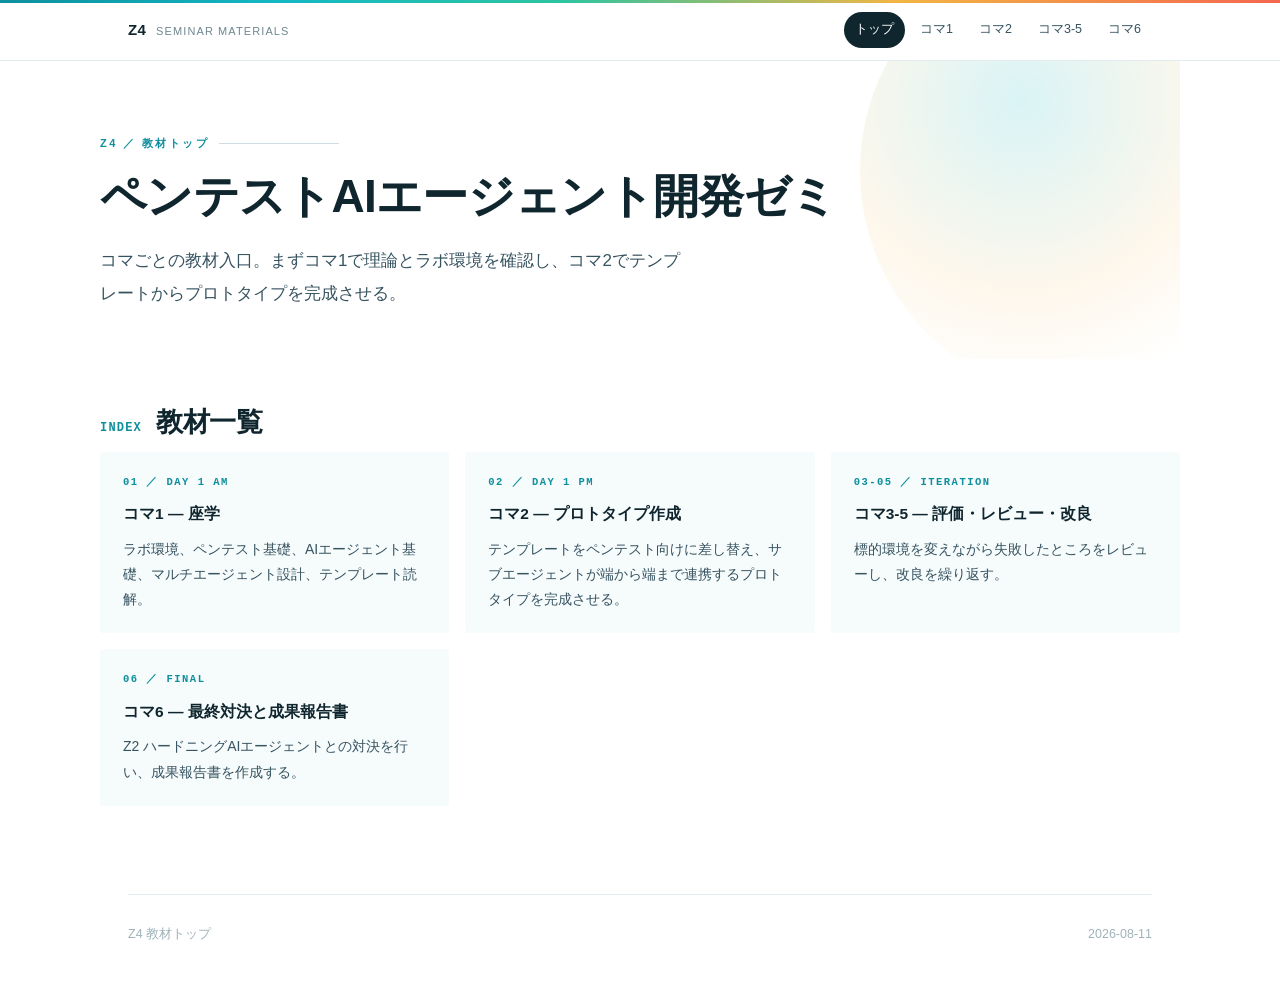
==== index.html @ 87be482a "Initial import" ====
<!DOCTYPE html>
<html lang="ja">
<head>
<meta charset="utf-8">
<meta name="viewport" content="width=device-width, initial-scale=1">
<title>Z4 教材トップ</title>
<link rel="stylesheet" href="01/assets/style.css">
<link rel="icon" href="data:image/svg+xml,<svg xmlns='http://www.w3.org/2000/svg' viewBox='0 0 32 32'><text y='26' font-size='26'>🌊</text></svg>">
</head>
<body>

<header class="topbar">
  <div class="topbar-inner">
    <a class="brand" href="index.html"><b>Z4</b><span>SEMINAR MATERIALS</span></a>
    <nav class="topnav">
      <a href="index.html" class="is-current">トップ</a>
      <a href="01/index.html">コマ1</a>
      <a href="02/index.html">コマ2</a>
      <a href="03-05/index.html">コマ3-5</a>
      <a href="06/index.html">コマ6</a>
    </nav>
  </div>
  <div class="readbar"></div>
</header>

<main>
  <div class="hero wrap">
    <p class="eyebrow">Z4 ／ 教材トップ</p>
    <h1>ペンテストAIエージェント開発ゼミ</h1>
    <p class="lede">
      コマごとの教材入口。まずコマ1で理論とラボ環境を確認し、コマ2でテンプレートからプロトタイプを完成させる。
    </p>
  </div>

  <section class="blk wrap rv">
    <h2><span class="num">INDEX</span>教材一覧</h2>
    <div class="grid g3">
      <a class="card tint" href="01/index.html" style="text-decoration:none;color:inherit">
        <span class="k">01 ／ DAY 1 AM</span>
        <h4>コマ1 — 座学</h4>
        <p>ラボ環境、ペンテスト基礎、AIエージェント基礎、マルチエージェント設計、テンプレート読解。</p>
      </a>
      <a class="card tint" href="02/index.html" style="text-decoration:none;color:inherit">
        <span class="k">02 ／ DAY 1 PM</span>
        <h4>コマ2 — プロトタイプ作成</h4>
        <p>テンプレートをペンテスト向けに差し替え、サブエージェントが端から端まで連携するプロトタイプを完成させる。</p>
      </a>
      <a class="card tint" href="03-05/index.html" style="text-decoration:none;color:inherit">
        <span class="k">03-05 ／ ITERATION</span>
        <h4>コマ3-5 — 評価・レビュー・改良</h4>
        <p>標的環境を変えながら失敗したところをレビューし、改良を繰り返す。</p>
      </a>
      <a class="card tint" href="06/index.html" style="text-decoration:none;color:inherit">
        <span class="k">06 ／ FINAL</span>
        <h4>コマ6 — 最終対決と成果報告書</h4>
        <p>Z2 ハードニングAIエージェントとの対決を行い、成果報告書を作成する。</p>
      </a>
    </div>
  </section>

  <div class="wrap">
    <footer class="foot">
      <span>Z4 教材トップ</span>
      <span>2026-08-11</span>
    </footer>
  </div>
</main>

<script src="01/assets/app.js"></script>
</body>
</html>
---- 01/assets/style.css ----
/* =========================================================
   Z4 コマ1 座学資料 — 共通スタイル
   白ベース / 夏の色（海・空・砂・珊瑚） / シンプルで洗練
   ========================================================= */

:root {
  /* --- 夏のパレット --- */
  --sea:      #0e8f9e;   /* 深い海 */
  --sea-2:    #14b8c4;   /* 浅瀬 */
  --sky:      #3aa9e0;   /* 空 */
  --mint:     #2ec4a0;   /* 波間 */
  --sand:     #f2b544;   /* 砂 */
  --coral:    #f4674f;   /* 珊瑚 */
  --shell:    #f7936a;   /* 貝 */

  /* --- インク --- */
  --ink:      #10262e;
  --ink-2:    #365360;
  --ink-3:    #6f8791;
  --ink-4:    #9fb2ba;

  /* --- 面 --- */
  --paper:    #ffffff;
  --paper-2:  #f6fbfc;
  --paper-3:  #fdf8f1;
  --line:     #e2ecef;
  --line-2:   #cddde2;

  --mono: "SFMono-Regular", "JetBrains Mono", Consolas, "Roboto Mono", "Noto Sans Mono", monospace;
  --sans: -apple-system, BlinkMacSystemFont, "Hiragino Sans", "Noto Sans JP",
          "Yu Gothic UI", "Segoe UI", Meiryo, sans-serif;

  --w: 1080px;
  --radius: 3px;
}

* { box-sizing: border-box; }

html { scroll-behavior: smooth; scroll-padding-top: 88px; }

body {
  margin: 0;
  background: var(--paper);
  color: var(--ink);
  font-family: var(--sans);
  font-size: 16px;
  line-height: 1.85;
  font-feature-settings: "palt" 1;
  -webkit-font-smoothing: antialiased;
  text-rendering: optimizeLegibility;
}

/* 上端の夏グラデーション */
body::before {
  content: "";
  position: fixed;
  inset: 0 0 auto 0;
  height: 3px;
  background: linear-gradient(90deg, var(--sea) 0%, var(--sea-2) 22%, var(--mint) 44%, var(--sand) 70%, var(--coral) 100%);
  z-index: 200;
}

/* =========================================================
   ヘッダ
   ========================================================= */
.topbar {
  position: sticky; top: 0; z-index: 150;
  background: rgba(255,255,255,.86);
  backdrop-filter: blur(14px) saturate(1.4);
  -webkit-backdrop-filter: blur(14px) saturate(1.4);
  border-bottom: 1px solid var(--line);
}
.topbar-inner {
  max-width: var(--w); margin: 0 auto; padding: 0 28px;
  height: 60px; display: flex; align-items: center; gap: 18px;
}
.brand {
  display: flex; align-items: baseline; gap: 10px;
  text-decoration: none; color: var(--ink); white-space: nowrap;
}
.brand b { font-size: 15px; letter-spacing: .02em; font-weight: 700; }
.brand span { font-size: 11px; color: var(--ink-3); letter-spacing: .1em; }

.topnav { margin-left: auto; display: flex; gap: 4px; align-items: center; }
.topnav a {
  font-size: 12.5px; color: var(--ink-2); text-decoration: none;
  padding: 6px 11px; border-radius: 999px; white-space: nowrap;
  transition: background .18s, color .18s;
}
.topnav a:hover { background: var(--paper-2); color: var(--sea); }
.topnav a.is-current { background: var(--ink); color: #fff; }

.readbar {
  position: absolute; left: 0; bottom: -1px; height: 2px; width: 0;
  background: linear-gradient(90deg, var(--sea-2), var(--mint), var(--sand));
  transition: width .1s linear;
}

/* =========================================================
   レイアウト
   ========================================================= */
.wrap { max-width: var(--w); margin: 0 auto; padding: 0 28px; }
.narrow { max-width: 800px; }

section.blk { padding: 64px 0 8px; }
section.blk:first-of-type { padding-top: 44px; }

/* =========================================================
   ヒーロー
   ========================================================= */
.hero { padding: 72px 0 40px; position: relative; overflow: hidden; }
.hero::after {
  content: ""; position: absolute; right: -140px; top: -120px;
  width: 460px; height: 460px; border-radius: 50%;
  background: radial-gradient(circle at 35% 35%, rgba(20,184,196,.16), rgba(242,181,68,.10) 45%, transparent 70%);
  pointer-events: none;
}
.eyebrow {
  font-size: 11px; letter-spacing: .22em; font-weight: 700;
  color: var(--sea); text-transform: uppercase; margin: 0 0 14px;
  display: flex; align-items: center; gap: 10px;
}
.eyebrow::after { content: ""; height: 1px; flex: 1; max-width: 120px; background: var(--line-2); }

h1 {
  font-size: clamp(30px, 4.6vw, 46px); line-height: 1.28;
  letter-spacing: -.015em; margin: 0 0 18px; font-weight: 800;
}
.lede {
  font-size: 17px; line-height: 1.95; color: var(--ink-2);
  max-width: 62ch; margin: 0 0 8px;
}

/* =========================================================
   見出し
   ========================================================= */
h2 {
  font-size: clamp(21px, 2.6vw, 27px); line-height: 1.45; font-weight: 800;
  letter-spacing: -.01em; margin: 0 0 10px;
  display: flex; align-items: baseline; gap: 14px;
}
h2 .num {
  font-family: var(--mono); font-size: 12px; font-weight: 700;
  color: var(--sea); letter-spacing: .1em; flex: none;
  padding-top: 2px;
}
h3 {
  font-size: 17px; font-weight: 700; margin: 40px 0 10px;
  padding-left: 12px; border-left: 3px solid var(--sea-2);
  line-height: 1.6;
}
h4 { font-size: 14.5px; font-weight: 700; margin: 26px 0 6px; color: var(--ink); }

p { margin: 0 0 16px; }
.sec-lede { color: var(--ink-2); max-width: 68ch; margin-bottom: 26px; }

a { color: var(--sea); }
strong { font-weight: 700; }
mark {
  background: linear-gradient(transparent 58%, rgba(242,181,68,.42) 58%);
  color: inherit; padding: 0 1px;
}
hr.rule { border: 0; height: 1px; background: var(--line); margin: 56px 0; }

ul, ol { margin: 0 0 16px; padding-left: 1.4em; }
li { margin-bottom: 7px; }
li::marker { color: var(--sea-2); }

/* =========================================================
   カード / グリッド
   ========================================================= */
.grid { display: grid; gap: 16px; }
.g2 { grid-template-columns: repeat(2, 1fr); }
.g3 { grid-template-columns: repeat(3, 1fr); }
.g4 { grid-template-columns: repeat(4, 1fr); }
@media (max-width: 860px) { .g2, .g3, .g4 { grid-template-columns: 1fr; } }

.card {
  border: 1px solid var(--line); border-radius: var(--radius);
  padding: 20px 22px; background: var(--paper);
  transition: border-color .2s, transform .2s, box-shadow .2s;
}
.card:hover { border-color: var(--line-2); }
.card .k {
  font-family: var(--mono); font-size: 10.5px; letter-spacing: .14em;
  color: var(--sea); font-weight: 700; display: block; margin-bottom: 8px;
}
.card h4 { margin: 0 0 8px; font-size: 15.5px; }
.card p:last-child { margin-bottom: 0; }
.card p { font-size: 14px; color: var(--ink-2); line-height: 1.8; }

.card.tint  { background: var(--paper-2); border-color: transparent; }
.card.tint2 { background: var(--paper-3); border-color: transparent; }

/* =========================================================
   コールアウト
   ========================================================= */
.note {
  border-left: 3px solid var(--sea-2); background: var(--paper-2);
  padding: 16px 20px; margin: 24px 0; border-radius: 0 var(--radius) var(--radius) 0;
  font-size: 14.5px; color: var(--ink-2);
}
.note.warn  { border-color: var(--coral); background: #fff6f3; }
.note.key   { border-color: var(--sand);  background: var(--paper-3); }
.note b, .note strong { color: var(--ink); }
.note .lbl {
  display: block; font-size: 10.5px; letter-spacing: .16em; font-weight: 700;
  color: var(--sea); margin-bottom: 6px; font-family: var(--mono);
}
.note.warn .lbl { color: var(--coral); }
.note.key  .lbl { color: #b8801a; }
.note p:last-child { margin-bottom: 0; }

/* =========================================================
   図版
   ========================================================= */
figure.fig { margin: 30px 0; }
figure.fig .fig-body {
  border: 1px solid var(--line); border-radius: var(--radius);
  background: var(--paper); padding: 26px 22px; overflow-x: auto;
}
figure.fig figcaption {
  font-size: 12.5px; color: var(--ink-3); margin-top: 10px;
  padding-left: 2px; line-height: 1.75;
}
figure.fig figcaption b { color: var(--ink-2); font-weight: 700; }
.fig-body svg { display: block; max-width: 100%; height: auto; margin: 0 auto; }
.mermaid { display: flex; justify-content: center; min-height: 40px; }
.mermaid svg { max-width: 100%; height: auto; }

/* =========================================================
   テーブル
   ========================================================= */
.tbl-wrap { overflow-x: auto; margin: 24px 0; }
table {
  width: 100%; border-collapse: collapse; font-size: 14px;
  border-top: 2px solid var(--ink);
}
th, td {
  text-align: left; padding: 11px 14px;
  border-bottom: 1px solid var(--line); vertical-align: top; line-height: 1.75;
}
th { font-weight: 700; font-size: 12.5px; letter-spacing: .04em; color: var(--ink); white-space: nowrap; }
td { color: var(--ink-2); }
tbody tr:hover { background: var(--paper-2); }
td code, th code { white-space: nowrap; }

/* =========================================================
   コード
   ========================================================= */
code {
  font-family: var(--mono); font-size: .88em;
  background: var(--paper-2); border: 1px solid var(--line);
  padding: 1px 5px; border-radius: 2px; color: #0a6f7c;
}
pre {
  margin: 20px 0; padding: 20px 22px; overflow-x: auto;
  background: #0f2730; border-radius: var(--radius);
  font-family: var(--mono); font-size: 13px; line-height: 1.75;
  color: #d5e6ea;
}
pre code { background: none; border: 0; padding: 0; color: inherit; font-size: inherit; }
.c-kw { color: #7fd8e8; }        /* キーワード */
.c-fn { color: #ffd479; }        /* 関数名 */
.c-st { color: #9fe0a8; }        /* 文字列 */
.c-cm { color: #6d8b95; font-style: italic; }  /* コメント */
.c-ty { color: #f6a58c; }        /* 型 */
.c-de { color: #d3a6ff; }        /* デコレータ */
.code-cap {
  font-family: var(--mono); font-size: 11px; letter-spacing: .1em;
  color: var(--ink-3); margin: 22px 0 -12px; display: block;
}

/* =========================================================
   インタラクティブ部品
   ========================================================= */
.demo {
  border: 1px solid var(--line-2); border-radius: var(--radius);
  margin: 30px 0; overflow: hidden; background: var(--paper);
}
.demo-head {
  display: flex; align-items: center; gap: 12px; flex-wrap: wrap;
  padding: 12px 18px; border-bottom: 1px solid var(--line);
  background: var(--paper-2);
}
.demo-head .t { font-size: 13px; font-weight: 700; letter-spacing: .02em; }
.demo-head .t::before {
  content: "▸"; color: var(--sand); margin-right: 8px; font-size: 11px;
}
.demo-head .ctl { margin-left: auto; display: flex; gap: 8px; align-items: center; flex-wrap: wrap; }
.demo-body { padding: 24px 22px; }
.demo-foot {
  padding: 12px 18px; border-top: 1px solid var(--line);
  font-size: 13px; color: var(--ink-2); background: var(--paper-2); min-height: 44px;
  line-height: 1.7;
}

button.btn {
  font-family: var(--sans); font-size: 12.5px; font-weight: 600;
  padding: 6px 15px; border-radius: 999px; cursor: pointer;
  border: 1px solid var(--line-2); background: #fff; color: var(--ink-2);
  transition: all .16s; white-space: nowrap;
}
button.btn:hover { border-color: var(--sea-2); color: var(--sea); }
button.btn.is-on, button.btn.primary { background: var(--ink); border-color: var(--ink); color: #fff; }
button.btn.primary:hover { background: var(--sea); border-color: var(--sea); color: #fff; }
button.btn:disabled { opacity: .4; cursor: not-allowed; }

.seg { display: inline-flex; border: 1px solid var(--line-2); border-radius: 999px; overflow: hidden; }
.seg button {
  border: 0; background: #fff; font-family: var(--sans); font-size: 12.5px;
  padding: 6px 14px; cursor: pointer; color: var(--ink-2); transition: all .16s;
}
.seg button + button { border-left: 1px solid var(--line); }
.seg button.is-on { background: var(--ink); color: #fff; }

input[type=range] {
  -webkit-appearance: none; appearance: none; height: 3px; border-radius: 2px;
  background: var(--line-2); outline: none; cursor: pointer; width: 170px;
}
input[type=range]::-webkit-slider-thumb {
  -webkit-appearance: none; width: 15px; height: 15px; border-radius: 50%;
  background: var(--sea); cursor: pointer; border: 2px solid #fff;
  box-shadow: 0 0 0 1px var(--line-2);
}
input[type=range]::-moz-range-thumb {
  width: 15px; height: 15px; border-radius: 50%; background: var(--sea);
  cursor: pointer; border: 2px solid #fff; box-shadow: 0 0 0 1px var(--line-2);
}
.rng-lbl { font-family: var(--mono); font-size: 11.5px; color: var(--ink-3); }

/* タブ */
.tabs { display: flex; gap: 2px; border-bottom: 1px solid var(--line); margin: 26px 0 0; flex-wrap: wrap; }
.tabs button {
  border: 0; background: none; font-family: var(--sans); font-size: 13.5px;
  padding: 9px 16px; cursor: pointer; color: var(--ink-3); font-weight: 600;
  border-bottom: 2px solid transparent; margin-bottom: -1px; transition: all .16s;
}
.tabs button:hover { color: var(--sea); }
.tabs button.is-on { color: var(--ink); border-bottom-color: var(--sand); }
.tabpanel { display: none; padding-top: 20px; }
.tabpanel.is-on { display: block; animation: fadeUp .3s ease both; }

/* =========================================================
   バッジ / 小物
   ========================================================= */
.chip {
  display: inline-block; font-family: var(--mono); font-size: 10.5px;
  letter-spacing: .08em; padding: 2px 8px; border-radius: 999px;
  border: 1px solid var(--line-2); color: var(--ink-3); background: #fff;
  vertical-align: middle;
}
.chip.sea   { border-color: rgba(14,143,158,.35);  color: var(--sea);   background: rgba(14,143,158,.06); }
.chip.coral { border-color: rgba(244,103,79,.35);  color: #d24a33;      background: rgba(244,103,79,.06); }
.chip.sand  { border-color: rgba(242,181,68,.45);  color: #b8801a;      background: rgba(242,181,68,.08); }
.chip.mint  { border-color: rgba(46,196,160,.4);   color: #1d9b7c;      background: rgba(46,196,160,.06); }

.kv { display: grid; grid-template-columns: 148px 1fr; gap: 2px 18px; font-size: 14px; margin: 20px 0; }
.kv dt { color: var(--ink-3); font-size: 12.5px; padding-top: 3px; }
.kv dd { margin: 0 0 12px; color: var(--ink-2); }

/* =========================================================
   目次（コマ1トップ）
   ========================================================= */
.toc-list { list-style: none; padding: 0; margin: 0; }
.toc-list li { margin: 0; border-top: 1px solid var(--line); }
.toc-list li:last-child { border-bottom: 1px solid var(--line); }
.toc-list a {
  display: grid; grid-template-columns: 62px 1fr auto; gap: 20px; align-items: center;
  padding: 22px 6px; text-decoration: none; color: var(--ink);
  transition: background .2s, padding .2s;
}
.toc-list a:hover { background: var(--paper-2); padding-left: 14px; }
.toc-list .no {
  font-family: var(--mono); font-size: 12px; color: var(--sea); font-weight: 700; letter-spacing: .06em;
}
.toc-list .ttl { font-weight: 700; font-size: 16px; line-height: 1.5; }
.toc-list .sub { font-size: 13px; color: var(--ink-3); font-weight: 400; display: block; margin-top: 3px; }
.toc-list .go { color: var(--ink-4); font-size: 18px; transition: transform .2s, color .2s; }
.toc-list a:hover .go { transform: translateX(4px); color: var(--sea); }

/* =========================================================
   ページ送り
   ========================================================= */
.pager {
  display: flex; gap: 14px; margin: 72px 0 0;
  border-top: 1px solid var(--line); padding-top: 26px;
}
.pager a {
  flex: 1; text-decoration: none; color: var(--ink);
  border: 1px solid var(--line); border-radius: var(--radius); padding: 16px 20px;
  transition: border-color .2s, background .2s;
}
.pager a:hover { border-color: var(--sea-2); background: var(--paper-2); }
.pager .dir { font-size: 10.5px; letter-spacing: .16em; color: var(--ink-3); font-family: var(--mono); display: block; margin-bottom: 5px; }
.pager .nm { font-weight: 700; font-size: 14.5px; line-height: 1.5; }
.pager a.next { text-align: right; }

footer.foot {
  margin-top: 80px; border-top: 1px solid var(--line);
  padding: 28px 0 60px; font-size: 12.5px; color: var(--ink-4);
  display: flex; justify-content: space-between; gap: 16px; flex-wrap: wrap;
}

/* =========================================================
   出現アニメーション
   ========================================================= */
.rv { opacity: 0; transform: translateY(14px); transition: opacity .6s cubic-bezier(.22,1,.36,1), transform .6s cubic-bezier(.22,1,.36,1); }
.rv.in { opacity: 1; transform: none; }

@keyframes fadeUp { from { opacity: 0; transform: translateY(8px); } to { opacity: 1; transform: none; } }
@keyframes dash   { to { stroke-dashoffset: 0; } }
@keyframes flow   { to { stroke-dashoffset: -60; } }
@keyframes pulse  { 0%,100% { opacity: 1; } 50% { opacity: .35; } }
@keyframes spinSlow { to { transform: rotate(360deg); } }

.flowline { stroke-dasharray: 6 6; animation: flow 1.4s linear infinite; }

@media (prefers-reduced-motion: reduce) {
  html { scroll-behavior: auto; }
  *, *::before, *::after { animation-duration: .001ms !important; animation-iteration-count: 1 !important; transition-duration: .001ms !important; }
  .rv { opacity: 1; transform: none; }
}

/* =========================================================
   SVG 共通
   ========================================================= */
.svg-label { font-family: var(--sans); font-size: 12px; fill: var(--ink); }
.svg-sub   { font-family: var(--sans); font-size: 10.5px; fill: var(--ink-3); }
.svg-mono  { font-family: var(--mono); font-size: 10px; fill: var(--ink-3); letter-spacing: .06em; }
.svg-box   { fill: #fff; stroke: var(--line-2); stroke-width: 1.2; }
.svg-arrow { stroke: var(--ink-4); stroke-width: 1.4; fill: none; }

@media print {
  .topbar, .demo-head .ctl, .pager { display: none; }
  .rv { opacity: 1; transform: none; }
  body::before { display: none; }
}

@media (max-width: 720px) {
  .wrap { padding: 0 18px; }
  .topnav { display: none; }
  .kv { grid-template-columns: 1fr; }
  .toc-list a { grid-template-columns: 40px 1fr; }
  .toc-list .go { display: none; }
  .pager { flex-direction: column; }
}
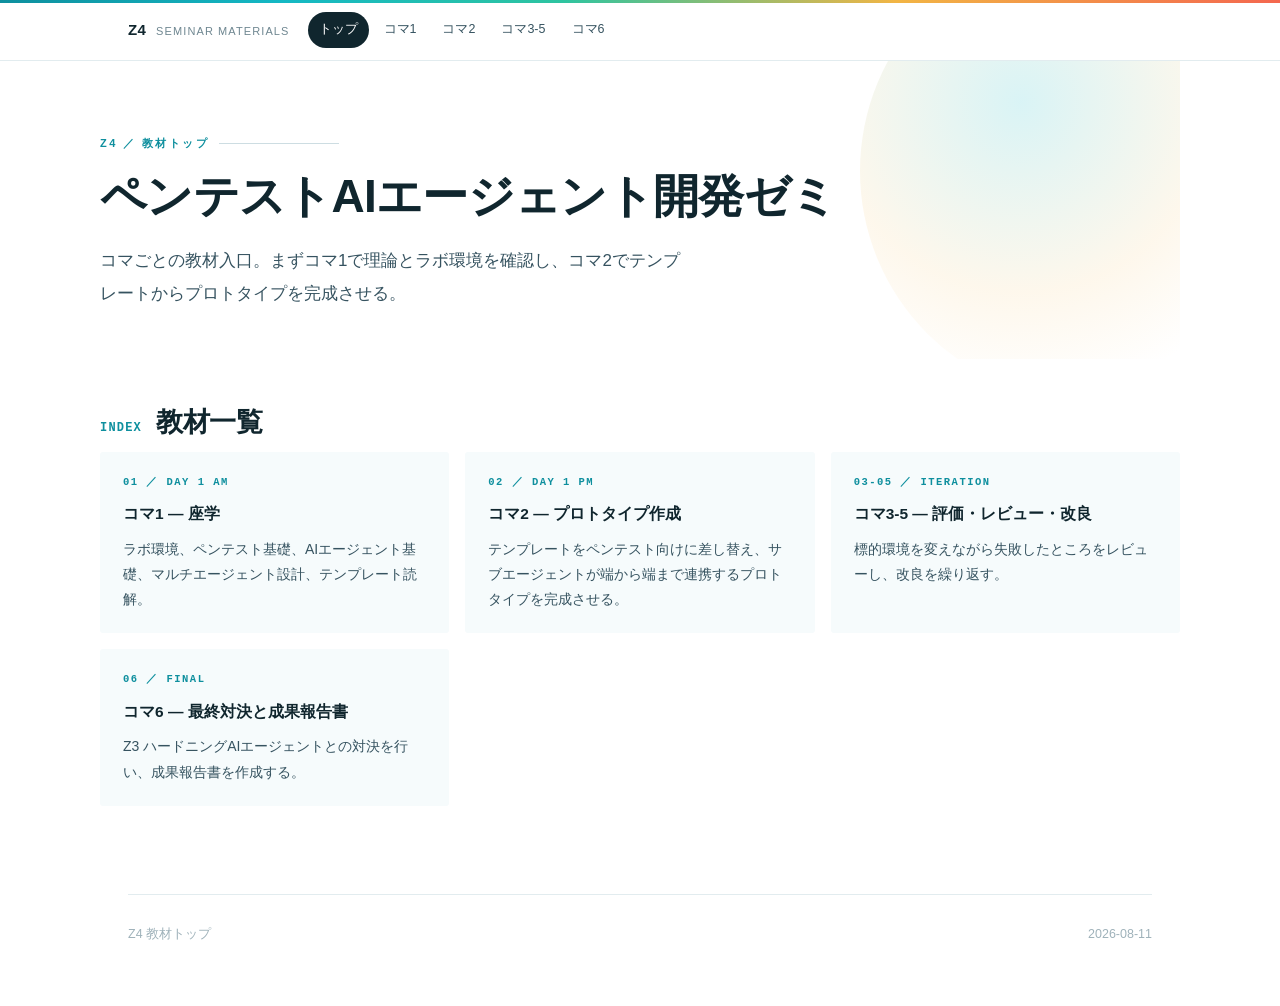
==== commit dc6ce8d5: "Fix Z2 to Z3" ====
--- a/index.html
+++ b/index.html
@@ -53,7 +53,7 @@
       <a class="card tint" href="06/index.html" style="text-decoration:none;color:inherit">
         <span class="k">06 ／ FINAL</span>
         <h4>コマ6 — 最終対決と成果報告書</h4>
-        <p>Z2 ハードニングAIエージェントとの対決を行い、成果報告書を作成する。</p>
+        <p>Z3 ハードニングAIエージェントとの対決を行い、成果報告書を作成する。</p>
       </a>
     </div>
   </section>
--- a/01/assets/style.css
+++ b/01/assets/style.css
@@ -81,7 +81,8 @@
 .brand b { font-size: 15px; letter-spacing: .02em; font-weight: 700; }
 .brand span { font-size: 11px; color: var(--ink-3); letter-spacing: .1em; }
 
-.topnav { margin-left: auto; display: flex; gap: 4px; align-items: center; }
+.topnav { flex: 1; margin-left: 0; display: flex; gap: 4px; align-items: center; min-width: 0; }
+.topnav .nav-right { margin-left: auto; }
 .topnav a {
   font-size: 12.5px; color: var(--ink-2); text-decoration: none;
   padding: 6px 11px; border-radius: 999px; white-space: nowrap;
